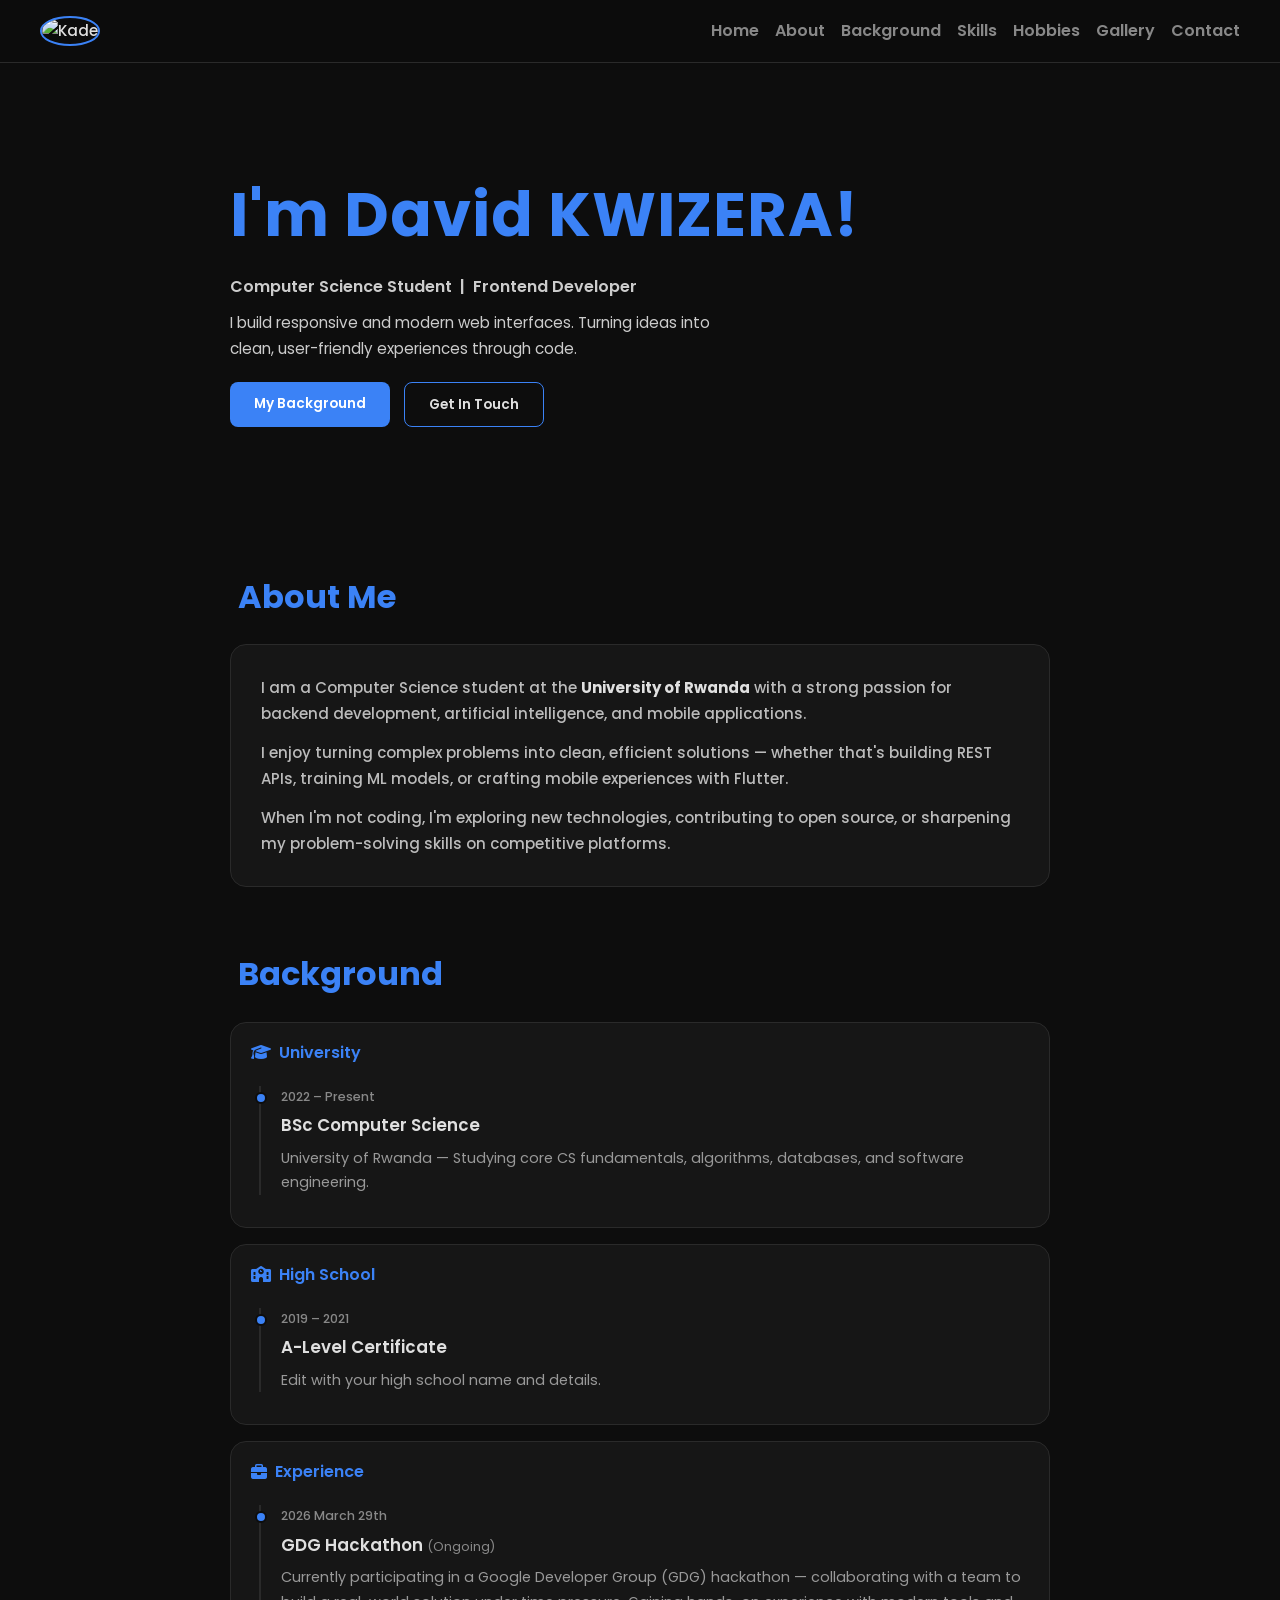
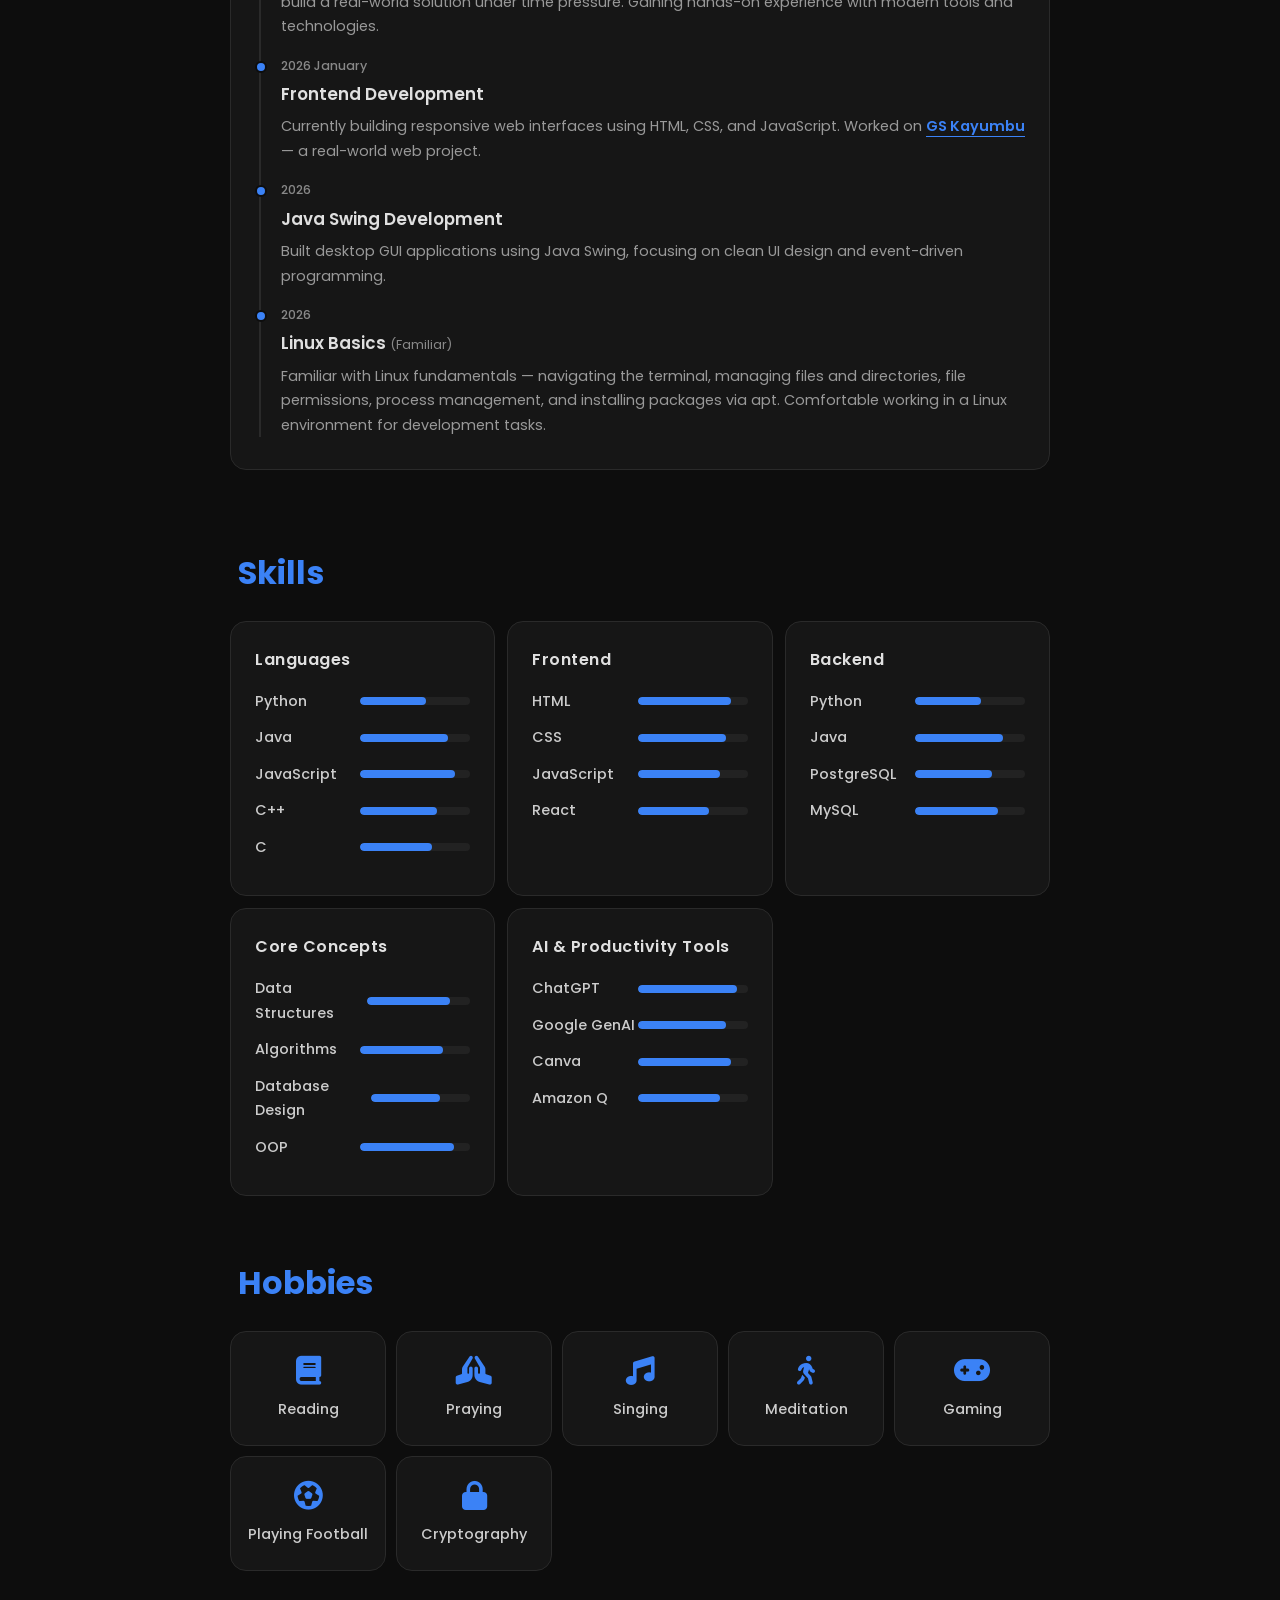
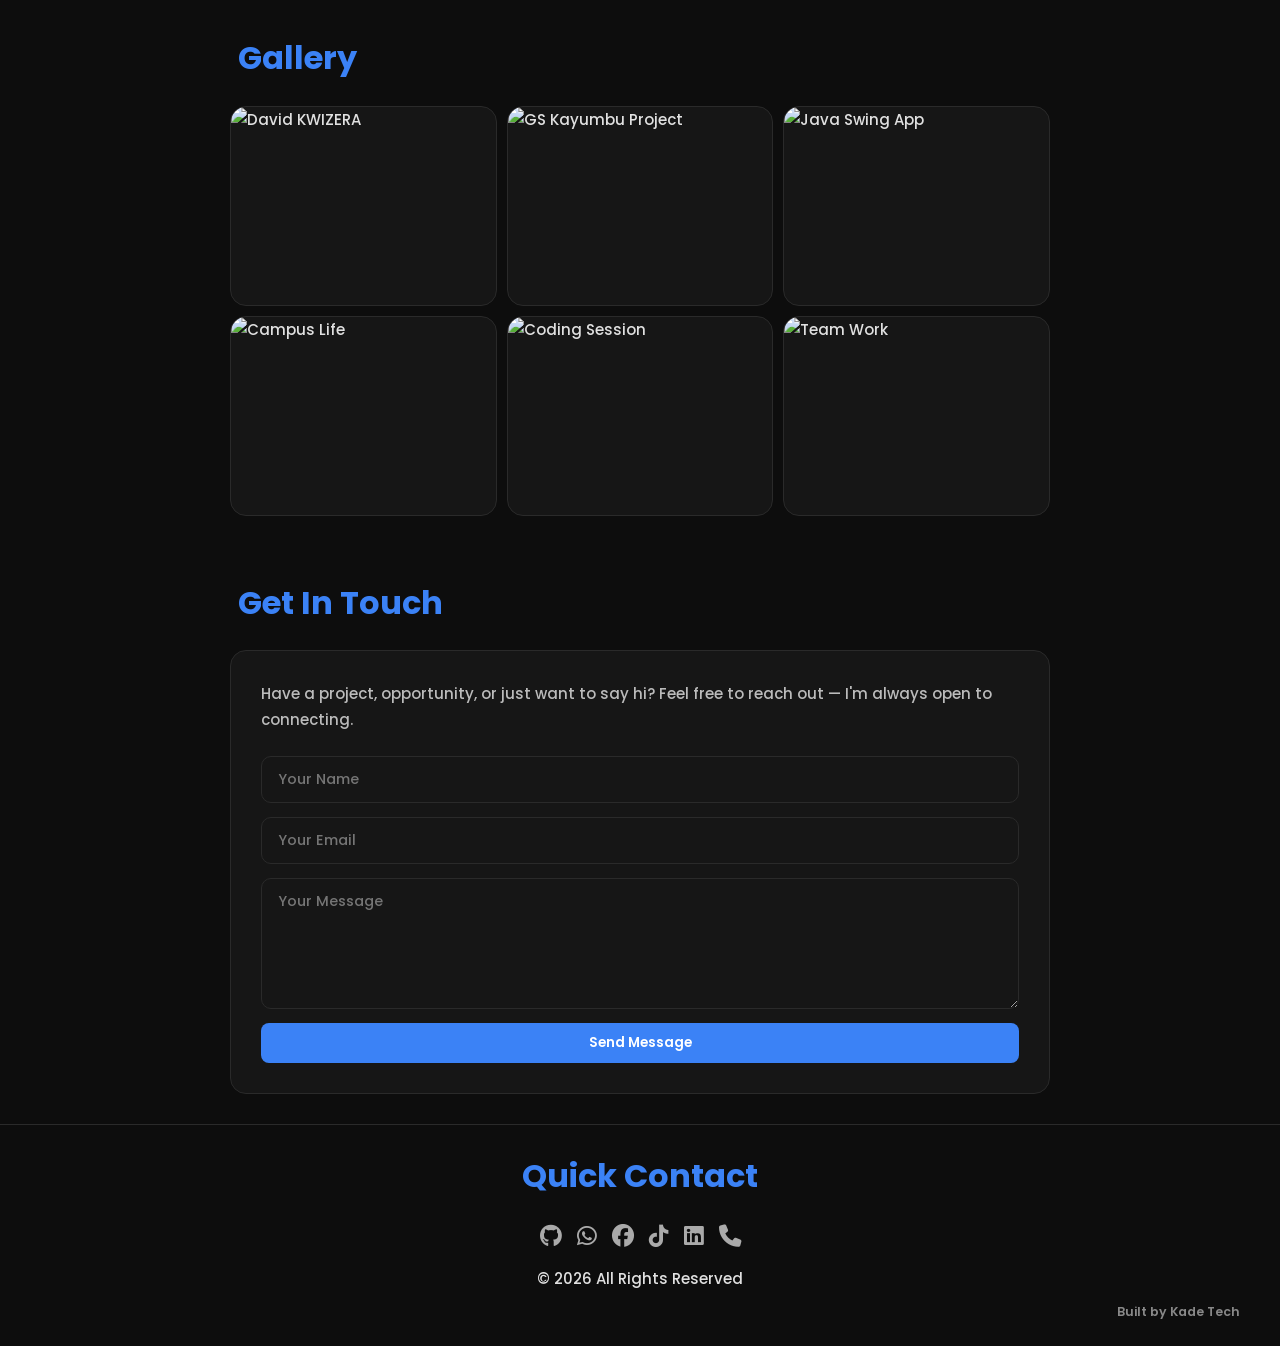
==== index.html @ 106574f8 "the some features about the css added" ====
<!DOCTYPE html>
<html lang="en">
<head>
    <meta charset="UTF-8">
    <meta name="viewport" content="width=device-width, initial-scale=1.0">
    <title>Kade | Portfolio</title>
    <link rel="stylesheet" href="style.css">
    <link href="https://fonts.googleapis.com/css2?family=Poppins:wght@300;400;500;600;700&display=swap" rel="stylesheet">
    <link rel="stylesheet" href="https://cdnjs.cloudflare.com/ajax/libs/font-awesome/6.5.0/css/all.min.css">
</head>
<body>

    <!-- NAV -->
    <nav>
        <div class="nav-logo"><img src="profile.jpg" alt="Kade" class="nav-avatar"></div>
        <ul class="nav-links">
            <li><a href="#home">Home</a></li>
            <li><a href="#about">About</a></li>
            <li><a href="#background">Background</a></li>
            <li><a href="#skills">Skills</a></li>
            <li><a href="#hobbies">Hobbies</a></li>
            <li><a href="#gallery">Gallery</a></li>
            <li><a href="#contact">Contact</a></li>
        </ul>
        <div class="hamburger" id="hamburger">&#9776;</div>
    </nav>

    <!-- HOME -->
    <section id="home">
        <video class="home-video" autoplay muted loop playsinline>
            <source src="media/kiaglicity.mp4" type="video/mp4">
        </video>
        <div class="home-overlay"></div>
        <div class="home-wrapper">
            <div class="home-content">
                <h1 class="glitch" data-text="I'm Kade">I'm David KWIZERA!</h1>
                <p class="subtitle">Computer Science Student &nbsp;|&nbsp; Frontend Developer</p>
                <p class="intro">I build responsive and modern web interfaces. Turning ideas into clean, user-friendly experiences through code.</p>
                <div class="btn-group">
                    <a href="#background" class="btn">My Background</a>
                    <a href="#contact" class="btn btn-outline">Get In Touch</a>
                </div>
            </div>
        </div>
    </section>

    <!-- ABOUT -->
    <section id="about">
        <h2 class="section-title"><span class="prompt"></span> About Me</h2>
        <div class="card">
            <p>I am a Computer Science student at the <strong>University of Rwanda</strong> with a strong passion for backend development, artificial intelligence, and mobile applications.</p>
            <p>I enjoy turning complex problems into clean, efficient solutions — whether that's building REST APIs, training ML models, or crafting mobile experiences with Flutter.</p>
            <p>When I'm not coding, I'm exploring new technologies, contributing to open source, or sharpening my problem-solving skills on competitive platforms.</p>
        </div>
    </section>

    <!-- BACKGROUND -->
    <section id="background">
        <h2 class="section-title"><span class="prompt"></span> Background</h2>

        <div class="bg-group">
            <h3 class="bg-group-title"><i class="fas fa-graduation-cap"></i> University</h3>
            <div class="timeline">
                <div class="timeline-item">
                    <div class="timeline-dot"></div>
                    <div class="timeline-content">
                        <span class="timeline-date">2022 – Present</span>
                        <h3>BSc Computer Science</h3>
                        <p>University of Rwanda — Studying core CS fundamentals, algorithms, databases, and software engineering.</p>
                    </div>
                </div>
            </div>
        </div>

        <div class="bg-group">
            <h3 class="bg-group-title"><i class="fas fa-school"></i> High School</h3>
            <div class="timeline">
                <div class="timeline-item">
                    <div class="timeline-dot"></div>
                    <div class="timeline-content">
                        <span class="timeline-date">2019 – 2021</span>
                        <h3>A-Level Certificate</h3>
                        <p>Edit with your high school name and details.</p>
                    </div>
                </div>
            </div>
        </div>

        <div class="bg-group">
            <h3 class="bg-group-title"><i class="fas fa-briefcase"></i> Experience</h3>
            <div class="timeline">
                <div class="timeline-item">
                    <div class="timeline-dot"></div>
                    <div class="timeline-content">
                        <span class="timeline-date">2026 March 29th</span>
                        <h3>GDG Hackathon <span style="font-size:0.8rem; color:var(--muted); font-weight:400;">(Ongoing)</span></h3>
                        <p>Currently participating in a Google Developer Group (GDG) hackathon — collaborating with a team to build a real-world solution under time pressure. Gaining hands-on experience with modern tools and technologies.</p>
                    </div>
                </div>
                <div class="timeline-item">
                    <div class="timeline-dot"></div>
                    <div class="timeline-content">
                        <span class="timeline-date">2026 January</span>
                        <h3>Frontend Development</h3>
                        <p>Currently building responsive web interfaces using HTML, CSS, and JavaScript. Worked on <a href="#" class="timeline-link">GS Kayumbu</a> — a real-world web project.</p>
                    </div>
                </div>
                <div class="timeline-item">
                    <div class="timeline-dot"></div>
                    <div class="timeline-content">
                        <span class="timeline-date">2026</span>
                        <h3>Java Swing Development</h3>
                        <p>Built desktop GUI applications using Java Swing, focusing on clean UI design and event-driven programming.</p>
                    </div>
                </div>
                <div class="timeline-item">
                    <div class="timeline-dot"></div>
                    <div class="timeline-content">
                        <span class="timeline-date">2026</span>
                        <h3>Linux Basics <span style="font-size:0.8rem; color:var(--muted); font-weight:400;">(Familiar)</span></h3>
                        <p>Familiar with Linux fundamentals — navigating the terminal, managing files and directories, file permissions, process management, and installing packages via apt. Comfortable working in a Linux environment for development tasks.</p>
                    </div>
                </div>
            </div>
        </div>

    </section>

    <!-- SKILLS -->
    <section id="skills">
        <h2 class="section-title"><span class="prompt"></span> Skills</h2>
        <div class="skills-grid">

            <div class="skill-card">
                <h3>Languages</h3>
                <ul class="skill-list">
                    <li><span class="skill-name">Python</span><div class="xp-bar"><div class="fill" style="width:60%"></div></div></li>
                    <li><span class="skill-name">Java</span><div class="xp-bar"><div class="fill" style="width:80%"></div></div></li>
                    <li><span class="skill-name">JavaScript</span><div class="xp-bar"><div class="fill" style="width:86%"></div></div></li>
                    <li><span class="skill-name">C++</span><div class="xp-bar"><div class="fill" style="width:70%"></div></div></li>
                    <li><span class="skill-name">C</span><div class="xp-bar"><div class="fill" style="width:65%"></div></div></li>
                </ul>
            </div>

            <div class="skill-card">
                <h3>Frontend</h3>
                <ul class="skill-list">
                    <li><span class="skill-name">HTML</span><div class="xp-bar"><div class="fill" style="width:85%"></div></div></li>
                    <li><span class="skill-name">CSS</span><div class="xp-bar"><div class="fill" style="width:80%"></div></div></li>
                    <li><span class="skill-name">JavaScript</span><div class="xp-bar"><div class="fill" style="width:75%"></div></div></li>
                    <li><span class="skill-name">React</span><div class="xp-bar"><div class="fill" style="width:65%"></div></div></li>
                </ul>
            </div>

            <div class="skill-card">
                <h3>Backend</h3>
                <ul class="skill-list">
                    <li><span class="skill-name">Python</span><div class="xp-bar"><div class="fill" style="width:60%"></div></div></li>
                    <li><span class="skill-name">Java</span><div class="xp-bar"><div class="fill" style="width:80%"></div></div></li>
                    <li><span class="skill-name">PostgreSQL</span><div class="xp-bar"><div class="fill" style="width:70%"></div></div></li>
                    <li><span class="skill-name">MySQL</span><div class="xp-bar"><div class="fill" style="width:75%"></div></div></li>
                </ul>
            </div>

            <div class="skill-card">
                <h3>Core Concepts</h3>
                <ul class="skill-list">
                    <li><span class="skill-name">Data Structures</span><div class="xp-bar"><div class="fill" style="width:80%"></div></div></li>
                    <li><span class="skill-name">Algorithms</span><div class="xp-bar"><div class="fill" style="width:75%"></div></div></li>
                    <li><span class="skill-name">Database Design</span><div class="xp-bar"><div class="fill" style="width:70%"></div></div></li>
                    <li><span class="skill-name">OOP</span><div class="xp-bar"><div class="fill" style="width:85%"></div></div></li>
                </ul>
            </div>

            <div class="skill-card">
                <h3>AI & Productivity Tools</h3>
                <ul class="skill-list">
                    <li><span class="skill-name">ChatGPT</span><div class="xp-bar"><div class="fill" style="width:90%"></div></div></li>
                    <li><span class="skill-name">Google GenAI</span><div class="xp-bar"><div class="fill" style="width:80%"></div></div></li>
                    <li><span class="skill-name">Canva</span><div class="xp-bar"><div class="fill" style="width:85%"></div></div></li>
                    <li><span class="skill-name">Amazon Q</span><div class="xp-bar"><div class="fill" style="width:75%"></div></div></li>
                </ul>
            </div>

        </div>
    </section>
    <section id="hobbies">
        <h2 class="section-title"><span class="prompt"></span> Hobbies</h2>
        <div class="hobbies-grid">
            <div class="hobby-card">
                <i class="fas fa-book"></i>
                <span>Reading</span>
            </div>
            <div class="hobby-card">
                <i class="fas fa-hands-praying"></i>
                <span>Praying</span>
            </div>
            <div class="hobby-card">
                <i class="fas fa-music"></i>
                <span>Singing</span>
            </div>
            <div class="hobby-card">
                <i class="fas fa-person-walking"></i>
                <span>Meditation</span>
            </div>
            <div class="hobby-card">
                <i class="fas fa-gamepad"></i>
                <span>Gaming</span>
            </div>
            <div class="hobby-card">
                <i class="fas fa-futbol"></i>
                <span>Playing Football</span>
            </div>
            <div class="hobby-card">
                <i class="fas fa-lock"></i>
                <span>Cryptography</span>
            </div>
        </div>
    </section>

    <!-- GALLERY -->
    <section id="gallery">
        <h2 class="section-title"><span class="prompt"></span> Gallery</h2>
        <div class="gallery-grid">
            <div class="gallery-item">
                <img src="profile.jpg" alt="David KWIZERA">
                <div class="gallery-overlay"><span>David KWIZERA</span></div>
            </div>
            <div class="gallery-item">
                <img src="profile.jpg" alt="GS Kayumbu Project">
                <div class="gallery-overlay"><span>GS Kayumbu Project</span></div>
            </div>
            <div class="gallery-item">
                <img src="profile.jpg" alt="Java Swing App">
                <div class="gallery-overlay"><span>Java Swing App</span></div>
            </div>
            <div class="gallery-item">
                <img src="profile.jpg" alt="Campus Life">
                <div class="gallery-overlay"><span>Campus Life</span></div>
            </div>
            <div class="gallery-item">
                <img src="profile.jpg" alt="Coding Session">
                <div class="gallery-overlay"><span>Coding Session</span></div>
            </div>
            <div class="gallery-item">
                <img src="profile.jpg" alt="Team Work">
                <div class="gallery-overlay"><span>Team Work</span></div>
            </div>
        </div>
    </section>

    <!-- CONTACT -->
    <section id="contact">
        <h2 class="section-title"><span class="prompt"></span> Get In Touch</h2>
        <div class="card contact-card">
            <p>Have a project, opportunity, or just want to say hi? Feel free to reach out — I'm always open to connecting.</p>
            <form class="contact-form">
                <input type="text" placeholder="Your Name" required />
                <input type="email" placeholder="Your Email" required />
                <textarea rows="5" placeholder="Your Message" required></textarea>
                <button type="submit" class="btn">Send Message</button>
            </form>
        </div>
    </section>

    <!-- FOOTER -->
    <footer>
        <h3 class="footer-heading">Quick Contact</h3>
        <div class="social-links">
            <a href="https://github.com/" target="_blank" title="GitHub"><i class="fab fa-github"></i></a>
            <a href="https://wa.me/your-number" target="_blank" title="WhatsApp"><i class="fab fa-whatsapp"></i></a>
            <a href="https://facebook.com/" target="_blank" title="Facebook"><i class="fab fa-facebook"></i></a>
            <a href="https://tiktok.com/" target="_blank" title="TikTok"><i class="fab fa-tiktok"></i></a>
            <a href="https://linkedin.com/" target="_blank" title="LinkedIn"><i class="fab fa-linkedin"></i></a>
            <a href="tel:+your-number" title="Call Me"><i class="fas fa-phone"></i></a>
        </div>
        <p class="footer-copy">&copy; 2026 All Rights Reserved</p>
        <p class="footer-built">Built by Kade Tech</p>
    </footer>

    <script src="script.js"></script>
</body>
</html>
---- style.css ----
:root {
    --bg: #0d0d0d;
    --accent: #3b82f6;
    --accent-dim: #2a2a2a;
    --white: #e0e0e0;
    --muted: #888;
    --card-bg: #161616;
    --font: 'Poppins', sans-serif;
}

* { margin: 0; padding: 0; box-sizing: border-box; }

html { scroll-behavior: smooth; }

body {
    background: var(--bg);
    color: var(--white);
    font-family: var(--font);
    font-size: 15px;
    font-weight: 500;
    line-height: 1.7;
}

/* ── NAV ── */
nav {
    position: fixed;
    top: 0; left: 0; right: 0;
    display: flex;
    align-items: center;
    justify-content: space-between;
    padding: 16px 40px;
    background: rgba(13,13,13,0.95);
    border-bottom: 1px solid var(--accent-dim);
    z-index: 100;
}

.nav-avatar {
    width: 42px;
    height: 42px;
    border-radius: 50%;
    object-fit: cover;
    border: 2px solid var(--accent);
}

.nav-links {
    list-style: none;
    display: flex;
    gap: 16px;
}

.nav-links a {
    color: var(--muted);
    text-decoration: none;
    font-family: 'Poppins', sans-serif;
    font-size: 1rem;
    font-weight: 600;
    transition: color 0.2s;
}

.nav-links a:hover { color: var(--accent); }

.hamburger {
    display: none;
    font-size: 1.5rem;
    cursor: pointer;
    color: var(--white);
}

/* ── SECTIONS ── */
section {
    padding: 30px 40px;
    max-width: 900px;
    margin: 0 auto;
}

.section-title {
    font-size: 2rem;
    font-weight: 700;
    color: var(--accent);
    margin-bottom: 20px;
}

.section-title .prompt { color: var(--accent); margin-right: 8px; }

/* ── HOME ── */
#home {
    display: flex;
    align-items: center;
    justify-content: center;
    text-align: left;
    padding: 80px 40px 30px;
    position: relative;
    overflow: hidden;
    min-height: 60vh;
}

.home-video {
    position: fixed;
    top: 0; left: 0;
    width: 100%;
    height: 100%;
    object-fit: cover;
    z-index: -1;
}

.home-overlay {
    position: fixed;
    top: 0; left: 0;
    width: 100%;
    height: 100%;
    background: rgba(13,13,13,0.7);
    z-index: -1;
}

.home-wrapper {
    display: flex;
    align-items: center;
    justify-content: space-between;
    gap: 40px;
    width: 100%;
    position: relative;
    z-index: 2;
}

.home-photo {
    flex-shrink: 0;
}

.hero-photo {
    width: 220px;
    height: 220px;
    border-radius: 50%;
    object-fit: cover;
    border: 4px solid var(--accent);
    box-shadow: 0 0 30px rgba(59,130,246,0.3);
}

.greeting {
    color: var(--muted);
    font-size: 1rem;
    font-weight: 400;
    margin-bottom: 10px;
}

.glitch {
    font-size: 3.8rem;
    font-weight: 700;
    color: var(--accent);
    letter-spacing: 1px;
    margin-bottom: 6px;
}

.subtitle {
    color: #ccc;
    font-size: 1rem;
    font-weight: 600;
    margin-bottom: 10px;
}

.intro {
    color: #ccc;
    font-size: 0.95rem;
    font-weight: 400;
    max-width: 520px;
    margin-bottom: 20px;
}

.btn-group { display: flex; gap: 14px; flex-wrap: wrap; }

.btn {
    padding: 10px 24px;
    background: var(--accent);
    color: #fff;
    font-family: var(--font);
    font-weight: 600;
    font-size: 0.85rem;
    text-decoration: none;
    border: none;
    border-radius: 8px;
    cursor: pointer;
    transition: 0.2s;
}

.btn:hover { background: #4f46e5; transform: translateY(-2px); }

.btn-outline {
    background: transparent;
    color: var(--white);
    border: 1px solid var(--accent);
    border-radius: 8px;
}

.btn-outline:hover { border-color: var(--accent); color: var(--accent); }

/* ── CARD ── */
.card {
    background: var(--card-bg);
    border: 1px solid var(--accent-dim);
    padding: 30px;
    border-radius: 16px;
}

.card p { color: #bbb; font-weight: 500; margin-bottom: 14px; }
.card p:last-child { margin-bottom: 0; }
.card strong { color: var(--white); }

/* ── BACKGROUND GROUPS ── */
.bg-group {
    margin-bottom: 16px;
    background: var(--card-bg);
    border: 1px solid var(--accent-dim);
    border-radius: 16px;
    padding: 16px 20px;
}

.bg-group-title {
    font-size: 1rem;
    font-weight: 600;
    color: var(--accent);
    margin-bottom: 20px;
    display: flex;
    align-items: center;
    gap: 8px;
}

/* ── TIMELINE ── */
.timeline { position: relative; padding-left: 30px; }

.timeline::before {
    content: '';
    position: absolute;
    left: 8px; top: 0; bottom: 0;
    width: 2px;
    background: var(--accent-dim);
}

.timeline-item {
    position: relative;
    margin-bottom: 16px;
}

.timeline-dot {
    position: absolute;
    left: -26px;
    top: 6px;
    width: 12px;
    height: 12px;
    border-radius: 50%;
    background: var(--accent);
    border: 2px solid var(--bg);
}

.timeline-date {
    font-size: 0.78rem;
    color: var(--muted);
    display: block;
    margin-bottom: 4px;
}

.timeline-content h3 {
    color: var(--white);
    font-size: 1.05rem;
    font-weight: 600;
    margin-bottom: 6px;
}

.timeline-content p { color: #999; font-size: 0.9rem; font-weight: 400; }

.timeline-link {
    color: var(--accent);
    font-weight: 600;
    text-decoration: none;
    border-bottom: 1px solid var(--accent);
    transition: opacity 0.2s;
}

.timeline-link:hover { opacity: 0.7; }


.skills-grid {
    display: grid;
    grid-template-columns: repeat(auto-fit, minmax(240px, 1fr));
    gap: 12px;
}

.skill-card {
    background: var(--card-bg);
    border: 1px solid var(--accent-dim);
    padding: 24px;
    border-radius: 16px;
    transition: border-color 0.2s, transform 0.2s;
}

.skill-card:hover {
    border-color: var(--accent);
    transform: translateY(-4px);
}

.skill-card h3 {
    color: var(--white);
    font-size: 1rem;
    font-weight: 600;
    margin-bottom: 16px;
    letter-spacing: 0.5px;
}

.skill-list { list-style: none; }

.skill-list li {
    display: flex;
    align-items: center;
    justify-content: space-between;
    margin-bottom: 12px;
    font-size: 0.9rem;
    font-weight: 500;
    color: #ccc;
}

.xp-bar {
    width: 110px;
    height: 8px;
    background: #222;
    border-radius: 4px;
    overflow: hidden;
}

.fill {
    height: 100%;
    background: var(--accent);
    border-radius: 4px;
}

.tags { display: flex; flex-wrap: wrap; gap: 8px; }

.tag {
    border: 1px solid var(--accent-dim);
    color: #ccc;
    padding: 4px 12px;
    font-size: 0.8rem;
    font-weight: 500;
    border-radius: 20px;
    transition: border-color 0.2s, color 0.2s;
}

.tag:hover { border-color: var(--accent); color: var(--accent); }

/* ── HOBBIES ── */
.hobbies-grid {
    display: grid;
    grid-template-columns: repeat(auto-fit, minmax(130px, 1fr));
    gap: 10px;
}

.hobby-card {
    background: var(--card-bg);
    border: 1px solid var(--accent-dim);
    border-radius: 16px;
    padding: 24px 16px;
    display: flex;
    flex-direction: column;
    align-items: center;
    gap: 12px;
    font-size: 0.9rem;
    font-weight: 500;
    color: #ccc;
    transition: border-color 0.2s, transform 0.2s;
}

.hobby-card i {
    font-size: 1.8rem;
    color: var(--accent);
}

.hobby-card:hover {
    border-color: var(--accent);
    transform: translateY(-4px);
}

/* ── GALLERY ── */
.gallery-grid {
    display: grid;
    grid-template-columns: repeat(auto-fit, minmax(250px, 1fr));
    gap: 10px;
}

.gallery-item {
    position: relative;
    border-radius: 16px;
    overflow: hidden;
    aspect-ratio: 4/3;
    background: var(--card-bg);
    border: 1px solid var(--accent-dim);
}

.gallery-item img {
    width: 100%;
    height: 100%;
    object-fit: cover;
    transition: transform 0.3s;
}

.gallery-item:hover img { transform: scale(1.05); }

.gallery-overlay {
    position: absolute;
    bottom: 0; left: 0; right: 0;
    background: rgba(0,0,0,0.6);
    color: #fff;
    padding: 10px 14px;
    font-size: 0.85rem;
    font-weight: 500;
    transform: translateY(100%);
    transition: transform 0.3s;
}

.gallery-item:hover .gallery-overlay { transform: translateY(0); }

/* ── CONTACT ── */
.contact-card p { margin-bottom: 24px; }

.contact-form {
    display: flex;
    flex-direction: column;
    gap: 14px;
}

.contact-form input,
.contact-form textarea {
    background: var(--card-bg);
    border: 1px solid var(--accent-dim);
    color: var(--white);
    font-family: 'Poppins', sans-serif;
    font-size: 0.9rem;
    font-weight: 500;
    padding: 12px 16px;
    outline: none;
    resize: vertical;
    border-radius: 10px;
    transition: border-color 0.2s;
}

.contact-form input:focus,
.contact-form textarea:focus {
    border-color: var(--accent);
}

/* ── FOOTER ── */
footer {
    text-align: center;
    padding: 24px 40px;
    border-top: 1px solid var(--accent-dim);
    display: flex;
    flex-direction: column;
    align-items: stretch;
}

.footer-text {
    color: var(--accent);
    font-size: 0.85rem;
    font-weight: 600;
    letter-spacing: 0.5px;
    margin-bottom: 0;
}

.footer-built {
    display: block;
    text-align: right;
    margin-top: 10px;
    padding-right: 0;
    font-size: 0.78rem;
    font-weight: 600;
    color: var(--muted);
    align-self: flex-end;
}
  
.footer-heading {
    font-size: 2rem;
    font-weight: 700;
    color: var(--accent);
    margin-bottom: 14px;
    text-align: center;
}

.social-links {
    display: flex;
    justify-content: center;
    gap: 15px;
    flex-wrap: wrap;
    margin-bottom: 10px;
}

.social-links a {
    color: #aaa;
    font-size: 1.4rem;
    transition: color 0.2s, transform 0.2s;
    text-decoration: none;
}

.social-links a:hover {
    color: var(--accent);
    transform: translateY(-3px);
}

/* ── RESPONSIVE ── */
@media (max-width: 600px) {
    nav { padding: 14px 20px; }
    .nav-links { display: none; flex-direction: column; gap: 16px; }
    .nav-links.open { display: flex; position: absolute; top: 60px; left: 0; right: 0; background: #0d0d0d; padding: 20px; border-bottom: 1px solid var(--accent-dim); }
    .hamburger { display: block; }
    section { padding: 20px 20px; }
    .glitch { font-size: 2.4rem; }
    .home-wrapper { flex-direction: column-reverse; align-items: center; text-align: center; }
    .hero-photo { width: 160px; height: 160px; }
    .btn-group { justify-content: center; }
}
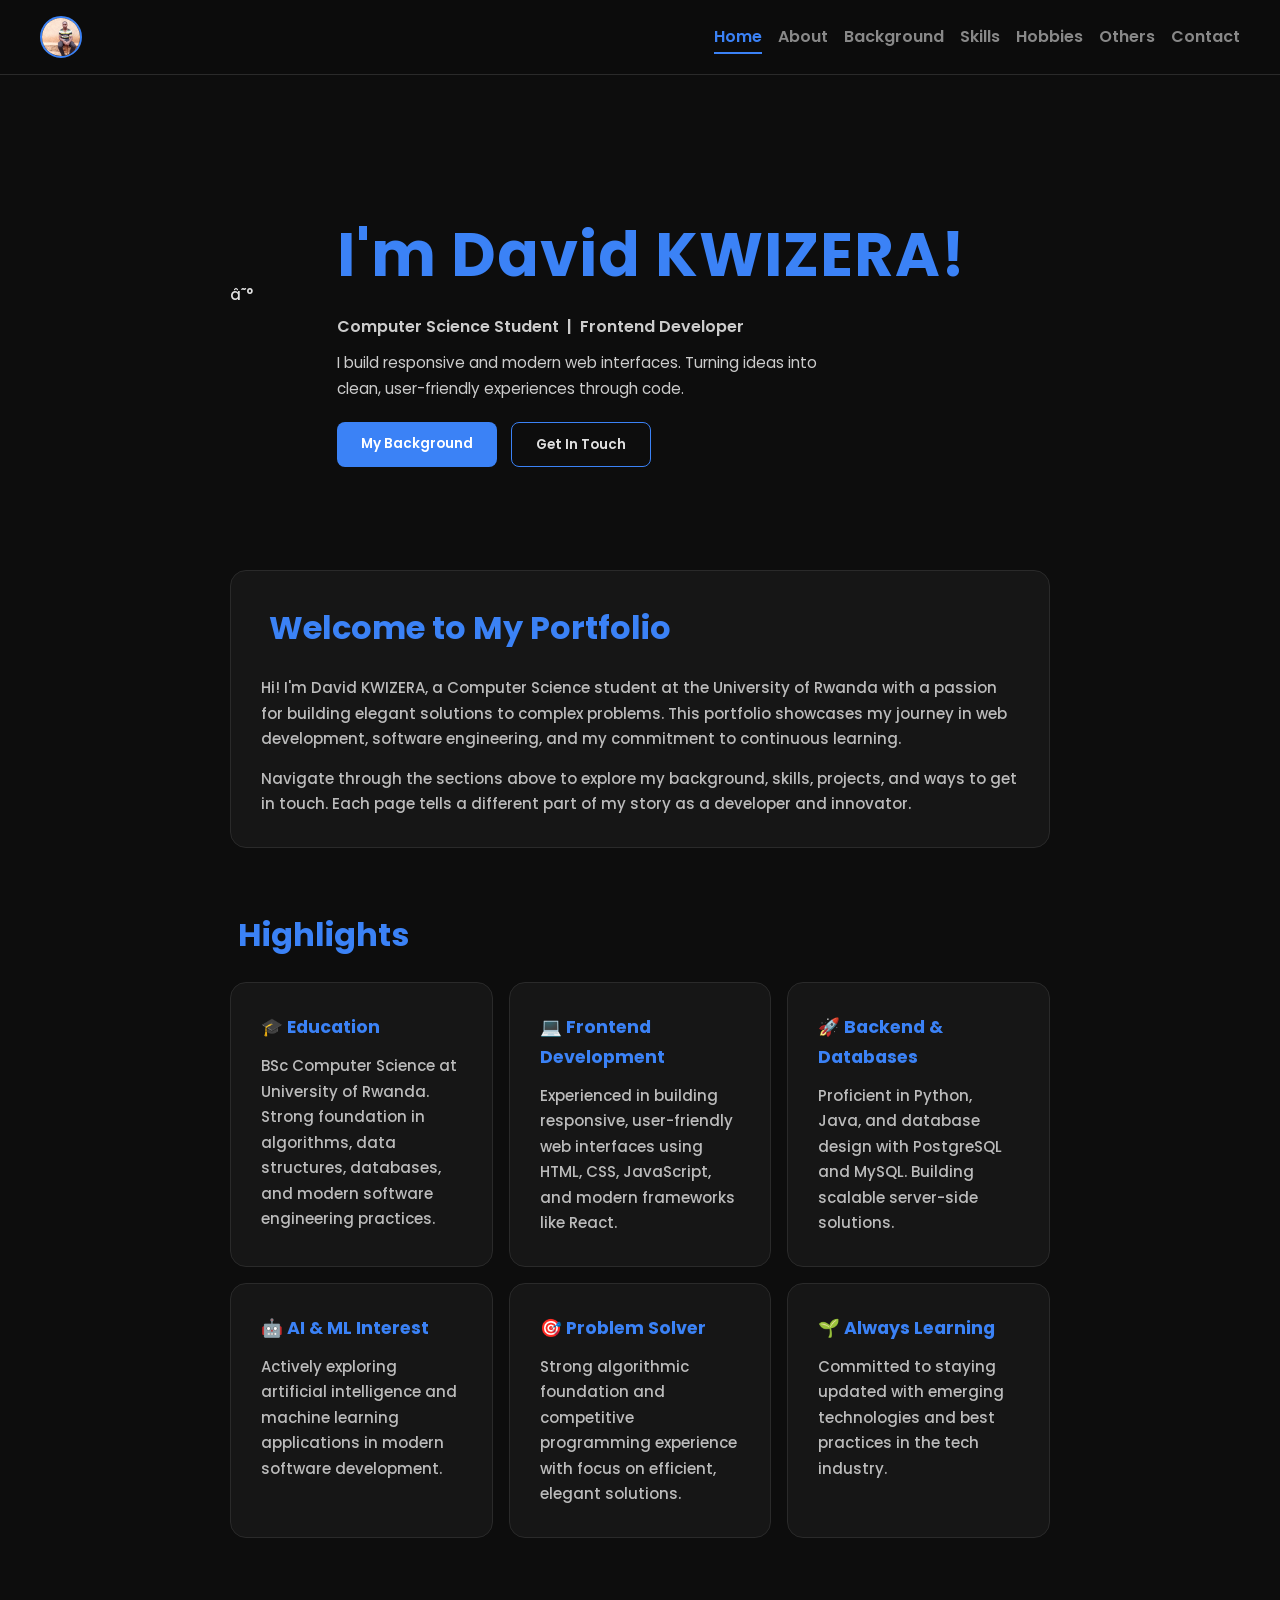
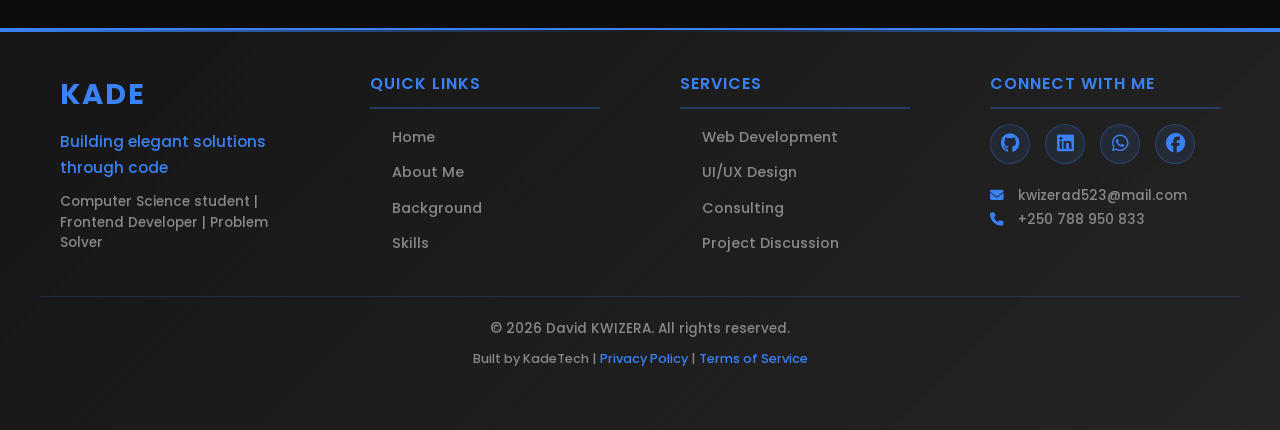
==== commit 2cd814c7: "the files path has been changed to be uploaded to netlify" ====
--- a/index.html
+++ b/index.html
@@ -4,7 +4,7 @@
     <meta charset="UTF-8">
     <meta name="viewport" content="width=device-width, initial-scale=1.0">
     <title>Kade | Portfolio</title>
-    <link rel="stylesheet" href="style.css">
+    <link rel="stylesheet" href="src/style.css">
     <link href="https://fonts.googleapis.com/css2?family=Poppins:wght@300;400;500;600;700&display=swap" rel="stylesheet">
     <link rel="stylesheet" href="https://cdnjs.cloudflare.com/ajax/libs/font-awesome/6.5.0/css/all.min.css">
 </head>
@@ -12,17 +12,17 @@
 
     <!-- NAV -->
     <nav>
-        <div class="nav-logo"><img src="profile.jpg" alt="Kade" class="nav-avatar"></div>
+        <div class="nav-logo"><img src="media/profile.jpg" alt="Kade" class="nav-avatar"></div>
         <ul class="nav-links">
-            <li><a href="#home">Home</a></li>
-            <li><a href="#about">About</a></li>
-            <li><a href="#background">Background</a></li>
-            <li><a href="#skills">Skills</a></li>
-            <li><a href="#hobbies">Hobbies</a></li>
-            <li><a href="#gallery">Gallery</a></li>
-            <li><a href="#contact">Contact</a></li>
+            <li><a href="index.html">Home</a></li>
+            <li><a href="src/about.html">About</a></li>
+            <li><a href="src/background.html">Background</a></li>
+            <li><a href="src/skills.html">Skills</a></li>
+            <li><a href="src/hobbies.html">Hobbies</a></li>
+            <li><a href="src/others.html">Others</a></li>
+            <li><a href="src/contact.html">Contact</a></li>
         </ul>
-        <div class="hamburger" id="hamburger">&#9776;</div>
+        <div class="hamburger" id="hamburger">☰</div>
     </nav>
 
     <!-- HOME -->
@@ -30,6 +30,7 @@
         <video class="home-video" autoplay muted loop playsinline>
             <source src="media/kiaglicity.mp4" type="video/mp4">
         </video>
+        â˜°
         <div class="home-overlay"></div>
         <div class="home-wrapper">
             <div class="home-content">
@@ -37,247 +38,108 @@
                 <p class="subtitle">Computer Science Student &nbsp;|&nbsp; Frontend Developer</p>
                 <p class="intro">I build responsive and modern web interfaces. Turning ideas into clean, user-friendly experiences through code.</p>
                 <div class="btn-group">
-                    <a href="#background" class="btn">My Background</a>
-                    <a href="#contact" class="btn btn-outline">Get In Touch</a>
+                    <a href="src/background.html" class="btn">My Background</a>
+                    <a href="src/contact.html" class="btn btn-outline">Get In Touch</a>
                 </div>
             </div>
         </div>
     </section>
 
-    <!-- ABOUT -->
-    <section id="about">
-        <h2 class="section-title"><span class="prompt"></span> About Me</h2>
+    <!-- QUICK INTRO -->
+    <section style="padding: 30px 40px; max-width: 900px; margin: 0 auto;">
         <div class="card">
-            <p>I am a Computer Science student at the <strong>University of Rwanda</strong> with a strong passion for backend development, artificial intelligence, and mobile applications.</p>
-            <p>I enjoy turning complex problems into clean, efficient solutions — whether that's building REST APIs, training ML models, or crafting mobile experiences with Flutter.</p>
-            <p>When I'm not coding, I'm exploring new technologies, contributing to open source, or sharpening my problem-solving skills on competitive platforms.</p>
+            <h2 class="section-title" style="margin-top: 0;"><span class="prompt"></span> Welcome to My Portfolio</h2>
+            <p>Hi! I'm David KWIZERA, a Computer Science student at the University of Rwanda with a passion for building elegant solutions to complex problems. This portfolio showcases my journey in web development, software engineering, and my commitment to continuous learning.</p>
+            <p>Navigate through the sections above to explore my background, skills, projects, and ways to get in touch. Each page tells a different part of my story as a developer and innovator.</p>
         </div>
     </section>
 
-    <!-- BACKGROUND -->
-    <section id="background">
-        <h2 class="section-title"><span class="prompt"></span> Background</h2>
-
-        <div class="bg-group">
-            <h3 class="bg-group-title"><i class="fas fa-graduation-cap"></i> University</h3>
-            <div class="timeline">
-                <div class="timeline-item">
-                    <div class="timeline-dot"></div>
-                    <div class="timeline-content">
-                        <span class="timeline-date">2022 – Present</span>
-                        <h3>BSc Computer Science</h3>
-                        <p>University of Rwanda — Studying core CS fundamentals, algorithms, databases, and software engineering.</p>
-                    </div>
-                </div>
+    <!-- FEATURED HIGHLIGHTS -->
+    <section style="padding: 30px 40px; max-width: 900px; margin: 0 auto;">
+        <h2 class="section-title"><span class="prompt"></span> Highlights</h2>
+        <div style="display: grid; grid-template-columns: repeat(auto-fit, minmax(250px, 1fr)); gap: 16px;">
+            <div class="card">
+                <h3 style="color: var(--accent); margin-bottom: 10px;">🎓 Education</h3>
+                <p>BSc Computer Science at University of Rwanda. Strong foundation in algorithms, data structures, databases, and modern software engineering practices.</p>
             </div>
-        </div>
-
-        <div class="bg-group">
-            <h3 class="bg-group-title"><i class="fas fa-school"></i> High School</h3>
-            <div class="timeline">
-                <div class="timeline-item">
-                    <div class="timeline-dot"></div>
-                    <div class="timeline-content">
-                        <span class="timeline-date">2019 – 2021</span>
-                        <h3>A-Level Certificate</h3>
-                        <p>Edit with your high school name and details.</p>
-                    </div>
-                </div>
+            <div class="card">
+                <h3 style="color: var(--accent); margin-bottom: 10px;">💻 Frontend Development</h3>
+                <p>Experienced in building responsive, user-friendly web interfaces using HTML, CSS, JavaScript, and modern frameworks like React.</p>
             </div>
-        </div>
-
-        <div class="bg-group">
-            <h3 class="bg-group-title"><i class="fas fa-briefcase"></i> Experience</h3>
-            <div class="timeline">
-                <div class="timeline-item">
-                    <div class="timeline-dot"></div>
-                    <div class="timeline-content">
-                        <span class="timeline-date">2026 March 29th</span>
-                        <h3>GDG Hackathon <span style="font-size:0.8rem; color:var(--muted); font-weight:400;">(Ongoing)</span></h3>
-                        <p>Currently participating in a Google Developer Group (GDG) hackathon — collaborating with a team to build a real-world solution under time pressure. Gaining hands-on experience with modern tools and technologies.</p>
-                    </div>
-                </div>
-                <div class="timeline-item">
-                    <div class="timeline-dot"></div>
-                    <div class="timeline-content">
-                        <span class="timeline-date">2026 January</span>
-                        <h3>Frontend Development</h3>
-                        <p>Currently building responsive web interfaces using HTML, CSS, and JavaScript. Worked on <a href="#" class="timeline-link">GS Kayumbu</a> — a real-world web project.</p>
-                    </div>
-                </div>
-                <div class="timeline-item">
-                    <div class="timeline-dot"></div>
-                    <div class="timeline-content">
-                        <span class="timeline-date">2026</span>
-                        <h3>Java Swing Development</h3>
-                        <p>Built desktop GUI applications using Java Swing, focusing on clean UI design and event-driven programming.</p>
-                    </div>
-                </div>
-                <div class="timeline-item">
-                    <div class="timeline-dot"></div>
-                    <div class="timeline-content">
-                        <span class="timeline-date">2026</span>
-                        <h3>Linux Basics <span style="font-size:0.8rem; color:var(--muted); font-weight:400;">(Familiar)</span></h3>
-                        <p>Familiar with Linux fundamentals — navigating the terminal, managing files and directories, file permissions, process management, and installing packages via apt. Comfortable working in a Linux environment for development tasks.</p>
-                    </div>
-                </div>
+            <div class="card">
+                <h3 style="color: var(--accent); margin-bottom: 10px;">🚀 Backend & Databases</h3>
+                <p>Proficient in Python, Java, and database design with PostgreSQL and MySQL. Building scalable server-side solutions.</p>
             </div>
-        </div>
-
-    </section>
-
-    <!-- SKILLS -->
-    <section id="skills">
-        <h2 class="section-title"><span class="prompt"></span> Skills</h2>
-        <div class="skills-grid">
-
-            <div class="skill-card">
-                <h3>Languages</h3>
-                <ul class="skill-list">
-                    <li><span class="skill-name">Python</span><div class="xp-bar"><div class="fill" style="width:60%"></div></div></li>
-                    <li><span class="skill-name">Java</span><div class="xp-bar"><div class="fill" style="width:80%"></div></div></li>
-                    <li><span class="skill-name">JavaScript</span><div class="xp-bar"><div class="fill" style="width:86%"></div></div></li>
-                    <li><span class="skill-name">C++</span><div class="xp-bar"><div class="fill" style="width:70%"></div></div></li>
-                    <li><span class="skill-name">C</span><div class="xp-bar"><div class="fill" style="width:65%"></div></div></li>
-                </ul>
+            <div class="card">
+                <h3 style="color: var(--accent); margin-bottom: 10px;">🤖 AI & ML Interest</h3>
+                <p>Actively exploring artificial intelligence and machine learning applications in modern software development.</p>
             </div>
-
-            <div class="skill-card">
-                <h3>Frontend</h3>
-                <ul class="skill-list">
-                    <li><span class="skill-name">HTML</span><div class="xp-bar"><div class="fill" style="width:85%"></div></div></li>
-                    <li><span class="skill-name">CSS</span><div class="xp-bar"><div class="fill" style="width:80%"></div></div></li>
-                    <li><span class="skill-name">JavaScript</span><div class="xp-bar"><div class="fill" style="width:75%"></div></div></li>
-                    <li><span class="skill-name">React</span><div class="xp-bar"><div class="fill" style="width:65%"></div></div></li>
-                </ul>
+            <div class="card">
+                <h3 style="color: var(--accent); margin-bottom: 10px;">🎯 Problem Solver</h3>
+                <p>Strong algorithmic foundation and competitive programming experience with focus on efficient, elegant solutions.</p>
             </div>
-
-            <div class="skill-card">
-                <h3>Backend</h3>
-                <ul class="skill-list">
-                    <li><span class="skill-name">Python</span><div class="xp-bar"><div class="fill" style="width:60%"></div></div></li>
-                    <li><span class="skill-name">Java</span><div class="xp-bar"><div class="fill" style="width:80%"></div></div></li>
-                    <li><span class="skill-name">PostgreSQL</span><div class="xp-bar"><div class="fill" style="width:70%"></div></div></li>
-                    <li><span class="skill-name">MySQL</span><div class="xp-bar"><div class="fill" style="width:75%"></div></div></li>
-                </ul>
+            <div class="card">
+                <h3 style="color: var(--accent); margin-bottom: 10px;">🌱 Always Learning</h3>
+                <p>Committed to staying updated with emerging technologies and best practices in the tech industry.</p>
             </div>
-
-            <div class="skill-card">
-                <h3>Core Concepts</h3>
-                <ul class="skill-list">
-                    <li><span class="skill-name">Data Structures</span><div class="xp-bar"><div class="fill" style="width:80%"></div></div></li>
-                    <li><span class="skill-name">Algorithms</span><div class="xp-bar"><div class="fill" style="width:75%"></div></div></li>
-                    <li><span class="skill-name">Database Design</span><div class="xp-bar"><div class="fill" style="width:70%"></div></div></li>
-                    <li><span class="skill-name">OOP</span><div class="xp-bar"><div class="fill" style="width:85%"></div></div></li>
-                </ul>
-            </div>
-
-            <div class="skill-card">
-                <h3>AI & Productivity Tools</h3>
-                <ul class="skill-list">
-                    <li><span class="skill-name">ChatGPT</span><div class="xp-bar"><div class="fill" style="width:90%"></div></div></li>
-                    <li><span class="skill-name">Google GenAI</span><div class="xp-bar"><div class="fill" style="width:80%"></div></div></li>
-                    <li><span class="skill-name">Canva</span><div class="xp-bar"><div class="fill" style="width:85%"></div></div></li>
-                    <li><span class="skill-name">Amazon Q</span><div class="xp-bar"><div class="fill" style="width:75%"></div></div></li>
-                </ul>
-            </div>
-
-        </div>
-    </section>
-    <section id="hobbies">
-        <h2 class="section-title"><span class="prompt"></span> Hobbies</h2>
-        <div class="hobbies-grid">
-            <div class="hobby-card">
-                <i class="fas fa-book"></i>
-                <span>Reading</span>
-            </div>
-            <div class="hobby-card">
-                <i class="fas fa-hands-praying"></i>
-                <span>Praying</span>
-            </div>
-            <div class="hobby-card">
-                <i class="fas fa-music"></i>
-                <span>Singing</span>
-            </div>
-            <div class="hobby-card">
-                <i class="fas fa-person-walking"></i>
-                <span>Meditation</span>
-            </div>
-            <div class="hobby-card">
-                <i class="fas fa-gamepad"></i>
-                <span>Gaming</span>
-            </div>
-            <div class="hobby-card">
-                <i class="fas fa-futbol"></i>
-                <span>Playing Football</span>
-            </div>
-            <div class="hobby-card">
-                <i class="fas fa-lock"></i>
-                <span>Cryptography</span>
-            </div>
-        </div>
-    </section>
-
-    <!-- GALLERY -->
-    <section id="gallery">
-        <h2 class="section-title"><span class="prompt"></span> Gallery</h2>
-        <div class="gallery-grid">
-            <div class="gallery-item">
-                <img src="profile.jpg" alt="David KWIZERA">
-                <div class="gallery-overlay"><span>David KWIZERA</span></div>
-            </div>
-            <div class="gallery-item">
-                <img src="profile.jpg" alt="GS Kayumbu Project">
-                <div class="gallery-overlay"><span>GS Kayumbu Project</span></div>
-            </div>
-            <div class="gallery-item">
-                <img src="profile.jpg" alt="Java Swing App">
-                <div class="gallery-overlay"><span>Java Swing App</span></div>
-            </div>
-            <div class="gallery-item">
-                <img src="profile.jpg" alt="Campus Life">
-                <div class="gallery-overlay"><span>Campus Life</span></div>
-            </div>
-            <div class="gallery-item">
-                <img src="profile.jpg" alt="Coding Session">
-                <div class="gallery-overlay"><span>Coding Session</span></div>
-            </div>
-            <div class="gallery-item">
-                <img src="profile.jpg" alt="Team Work">
-                <div class="gallery-overlay"><span>Team Work</span></div>
-            </div>
-        </div>
-    </section>
-
-    <!-- CONTACT -->
-    <section id="contact">
-        <h2 class="section-title"><span class="prompt"></span> Get In Touch</h2>
-        <div class="card contact-card">
-            <p>Have a project, opportunity, or just want to say hi? Feel free to reach out — I'm always open to connecting.</p>
-            <form class="contact-form">
-                <input type="text" placeholder="Your Name" required />
-                <input type="email" placeholder="Your Email" required />
-                <textarea rows="5" placeholder="Your Message" required></textarea>
-                <button type="submit" class="btn">Send Message</button>
-            </form>
         </div>
     </section>
 
     <!-- FOOTER -->
     <footer>
-        <h3 class="footer-heading">Quick Contact</h3>
-        <div class="social-links">
-            <a href="https://github.com/" target="_blank" title="GitHub"><i class="fab fa-github"></i></a>
-            <a href="https://wa.me/your-number" target="_blank" title="WhatsApp"><i class="fab fa-whatsapp"></i></a>
-            <a href="https://facebook.com/" target="_blank" title="Facebook"><i class="fab fa-facebook"></i></a>
-            <a href="https://tiktok.com/" target="_blank" title="TikTok"><i class="fab fa-tiktok"></i></a>
-            <a href="https://linkedin.com/" target="_blank" title="LinkedIn"><i class="fab fa-linkedin"></i></a>
-            <a href="tel:+your-number" title="Call Me"><i class="fas fa-phone"></i></a>
+        <div class="footer-container">
+            <!-- Footer Logo & Description -->
+            <div class="footer-section footer-brand">
+                <div class="footer-logo">KADE</div>
+                <p class="footer-tagline">Building elegant solutions through code</p>
+                <p class="footer-description">Computer Science student | Frontend Developer | Problem Solver</p>
+            </div>
+
+            <!-- Quick Links -->
+            <div class="footer-section">
+                <h4 class="footer-section-title">Quick Links</h4>
+                <ul class="footer-links">
+                    <li><a href="src/index.html">Home</a></li>
+                    <li><a href="src/about.html">About Me</a></li>
+                    <li><a href="src/background.html">Background</a></li>
+                    <li><a href="src/skills.html">Skills</a></li>
+                </ul>
+            </div>
+
+            <!-- Services -->
+            <div class="footer-section">
+                <h4 class="footer-section-title">Services</h4>
+                <ul class="footer-links">
+                    <li><a href="/src/skills.html">Web Development</a></li>
+                    <li><a href="/src/skills.html">UI/UX Design</a></li>
+                    <li><a href="/src/background.html">Consulting</a></li>
+                    <li><a href="/src/contact.html">Project Discussion</a></li>
+                </ul>
+            </div>
+
+            <!-- Connect -->
+            <div class="footer-section">
+                <h4 class="footer-section-title">Connect With Me</h4>
+                <div class="footer-social">
+                    <a href="https://github.com/dashboard" target="_blank" title="GitHub"><i class="fab fa-github"></i></a>
+                    <a href="https://www.linkedin.com/feed/" target="_blank" title="LinkedIn"><i class="fab fa-linkedin"></i></a>
+                    <a href="https://wa.me/+250788950833" target="_blank" title="WhatsApp"><i class="fab fa-whatsapp"></i></a>
+                    <a href="https://facebook.com/" target="_blank" title="Facebook"><i class="fab fa-facebook"></i></a>
+                </div>
+                <p class="footer-contact">
+                    <i class="fas fa-envelope"></i> kwizerad523@mail.com<br>
+                    <i class="fas fa-phone"></i> +250 788 950 833
+                </p>
+            </div>
         </div>
-        <p class="footer-copy">&copy; 2026 All Rights Reserved</p>
-        <p class="footer-built">Built by Kade Tech</p>
+
+        <!-- Footer Bottom -->
+        <div class="footer-bottom">
+            <p class="footer-copy">&copy; 2026 David KWIZERA. All rights reserved.</p>
+            <p class="footer-built">Built by KadeTech | <a href="#" target="_blank">Privacy Policy</a> | <a href="#" target="_blank">Terms of Service</a></p>
+        </div>
     </footer>
 
-    <script src="script.js"></script>
+    <script src="src/script.js"></script>
 </body>
 </html>
--- a/src/style.css
+++ b/src/style.css
@@ -0,0 +1,857 @@
+:root {
+    --bg: #0d0d0d;
+    --accent: #3b82f6;
+    --accent-dim: #2a2a2a;
+    --white: #e0e0e0;
+    --muted: #888;
+    --card-bg: #161616;
+    --font: 'Poppins', sans-serif;
+}
+
+* { margin: 0; padding: 0; box-sizing: border-box; }
+
+html { scroll-behavior: smooth; }
+
+body {
+    background: var(--bg);
+    color: var(--white);
+    font-family: var(--font);
+    font-size: 15px;
+    font-weight: 500;
+    line-height: 1.7;
+}
+
+/* ── NAV ── */
+nav {
+    position: fixed;
+    top: 0; left: 0; right: 0;
+    display: flex;
+    align-items: center;
+    justify-content: space-between;
+    padding: 16px 40px;
+    background: rgba(13,13,13,0.95);
+    border-bottom: 1px solid var(--accent-dim);
+    z-index: 100;
+}
+
+.nav-avatar {
+    width: 42px;
+    height: 42px;
+    border-radius: 50%;
+    object-fit: cover;
+    border: 2px solid var(--accent);
+    flex-shrink: 0;
+}
+
+.nav-logo {
+    display: flex;
+    align-items: center;
+}
+
+.nav-links {
+    list-style: none;
+    display: flex;
+    gap: 16px;
+    transition: all 0.3s ease;
+}
+
+.nav-links li {
+    list-style: none;
+}
+
+.nav-links a {
+    color: var(--muted);
+    text-decoration: none;
+    font-family: 'Poppins', sans-serif;
+    font-size: 1rem;
+    font-weight: 600;
+    transition: color 0.2s;
+    padding-bottom: 4px;
+    border-bottom: 2px solid transparent;
+}
+
+.nav-links a:hover {
+    color: var(--accent);
+    border-bottom-color: var(--accent);
+}
+
+.nav-links a.active {
+    color: var(--accent);
+    border-bottom-color: var(--accent);
+}
+
+.hamburger {
+    display: none;
+    font-size: 1.5rem;
+    cursor: pointer;
+    color: var(--white);
+    transition: color 0.3s ease;
+    z-index: 101;
+}
+
+/* ── SECTIONS ── */
+section {
+    padding: 30px 40px;
+    max-width: 900px;
+    margin: 0 auto;
+}
+
+.section-title {
+    font-size: 2rem;
+    font-weight: 700;
+    color: var(--accent);
+    margin-bottom: 20px;
+}
+
+.section-title .prompt { color: var(--accent); margin-right: 8px; }
+
+/* ── HOME ── */
+#home {
+    display: flex;
+    align-items: center;
+    justify-content: center;
+    text-align: left;
+    padding: 80px 40px 30px;
+    position: relative;
+    overflow: hidden;
+    min-height: 60vh;
+}
+
+.home-video {
+    position: fixed;
+    top: 0; left: 0;
+    width: 100%;
+    height: 100%;
+    object-fit: cover;
+    z-index: -1;
+}
+
+.home-overlay {
+    position: fixed;
+    top: 0; left: 0;
+    width: 100%;
+    height: 100%;
+    background: rgba(13,13,13,0.7);
+    z-index: -1;
+}
+
+.home-wrapper {
+    display: flex;
+    align-items: center;
+    justify-content: center;
+    gap: 40px;
+    width: 100%;
+    position: relative;
+    z-index: 2;
+    flex-direction: column;
+}
+
+.home-content {
+    display: flex;
+    flex-direction: column;
+    align-items: flex-start;
+    justify-content: center;
+    text-align: left;
+    margin-top: 80px;
+}
+
+.home-photo {
+    flex-shrink: 0;
+}
+
+.hero-photo {
+    width: 220px;
+    height: 220px;
+    border-radius: 50%;
+    object-fit: cover;
+    border: 4px solid var(--accent);
+    box-shadow: 0 0 30px rgba(59,130,246,0.3);
+}
+
+.greeting {
+    color: var(--muted);
+    font-size: 1rem;
+    font-weight: 400;
+    margin-bottom: 10px;
+}
+
+.glitch {
+
+    font-size: 3.8rem;
+    font-weight: 700;
+    color: var(--accent);
+    letter-spacing: 1px;
+    margin-bottom: 6px;
+}
+
+.subtitle {
+    color: #ccc;
+    font-size: 1rem;
+    font-weight: 600;
+    margin-bottom: 10px;
+}
+
+.intro {
+    color: #ccc;
+    font-size: 0.95rem;
+    font-weight: 400;
+    max-width: 520px;
+    margin-bottom: 20px;
+}
+
+.btn-group { display: flex; gap: 14px; flex-wrap: wrap; }
+
+.btn {
+    padding: 10px 24px;
+    background: var(--accent);
+    color: #fff;
+    font-family: var(--font);
+    font-weight: 600;
+    font-size: 0.85rem;
+    text-decoration: none;
+    border: none;
+    border-radius: 8px;
+    cursor: pointer;
+    transition: 0.2s;
+}
+
+.btn:hover { background: #4f46e5; transform: translateY(-2px); }
+
+.btn-outline {
+    background: transparent;
+    color: var(--white);
+    border: 1px solid var(--accent);
+    border-radius: 8px;
+}
+
+.btn-outline:hover { border-color: var(--accent); color: var(--accent); }
+
+/* ── CARD ── */
+.card {
+    background: var(--card-bg);
+    border: 1px solid var(--accent-dim);
+    padding: 30px;
+    border-radius: 16px;
+}
+
+.card p { color: #bbb; font-weight: 500; margin-bottom: 14px; }
+.card p:last-child { margin-bottom: 0; }
+.card strong { color: var(--white); }
+
+/* ── BACKGROUND GROUPS ── */
+.bg-group {
+    margin-bottom: 16px;
+    background: var(--card-bg);
+    border: 1px solid var(--accent-dim);
+    border-radius: 16px;
+    padding: 16px 20px;
+}
+
+.bg-group-title {
+    font-size: 1rem;
+    font-weight: 600;
+    color: var(--accent);
+    margin-bottom: 20px;
+    display: flex;
+    align-items: center;
+    gap: 8px;
+}
+
+/* ── TIMELINE ── */
+.timeline { position: relative; padding-left: 30px; }
+
+.timeline::before {
+    content: '';
+    position: absolute;
+    left: 8px; top: 0; bottom: 0;
+    width: 2px;
+    background: var(--accent-dim);
+}
+
+.timeline-item {
+    position: relative;
+    margin-bottom: 16px;
+}
+
+.timeline-dot {
+    position: absolute;
+    left: -26px;
+    top: 6px;
+    width: 12px;
+    height: 12px;
+    border-radius: 50%;
+    background: var(--accent);
+    border: 2px solid var(--bg);
+}
+
+.timeline-date {
+    font-size: 0.78rem;
+    color: var(--muted);
+    display: block;
+    margin-bottom: 4px;
+}
+
+.timeline-content h3 {
+    color: var(--white);
+    font-size: 1.05rem;
+    font-weight: 600;
+    margin-bottom: 6px;
+}
+
+.timeline-content p { color: #999; font-size: 0.9rem; font-weight: 400; }
+
+.timeline-link {
+    color: var(--accent);
+    font-weight: 600;
+    text-decoration: none;
+    border-bottom: 1px solid var(--accent);
+    transition: opacity 0.2s;
+}
+
+.timeline-link:hover { opacity: 0.7; }
+
+
+.skills-grid {
+    display: grid;
+    grid-template-columns: repeat(auto-fit, minmax(240px, 1fr));
+    gap: 12px;
+}
+
+.skill-card {
+    background: var(--card-bg);
+    border: 1px solid var(--accent-dim);
+    padding: 24px;
+    border-radius: 16px;
+    transition: border-color 0.2s, transform 0.2s;
+}
+
+.skill-card:hover {
+    border-color: var(--accent);
+    transform: translateY(-4px);
+}
+
+.skill-card h3 {
+    color: var(--white);
+    font-size: 1rem;
+    font-weight: 600;
+    margin-bottom: 16px;
+    letter-spacing: 0.5px;
+}
+
+.skill-list { list-style: none; }
+
+.skill-list li {
+    display: flex;
+    align-items: center;
+    justify-content: space-between;
+    margin-bottom: 12px;
+    font-size: 0.9rem;
+    font-weight: 500;
+    color: #ccc;
+}
+
+.xp-bar {
+    width: 110px;
+    height: 8px;
+    background: #222;
+    border-radius: 4px;
+    overflow: hidden;
+}
+
+.fill {
+    height: 100%;
+    background: var(--accent);
+    border-radius: 4px;
+}
+
+.tags { display: flex; flex-wrap: wrap; gap: 8px; }
+
+.tag {
+    border: 1px solid var(--accent-dim);
+    color: #ccc;
+    padding: 4px 12px;
+    font-size: 0.8rem;
+    font-weight: 500;
+    border-radius: 20px;
+    transition: border-color 0.2s, color 0.2s;
+}
+
+.tag:hover { border-color: var(--accent); color: var(--accent); }
+
+/* ── HOBBIES ── */
+.hobbies-grid {
+    display: grid;
+    grid-template-columns: repeat(auto-fit, minmax(130px, 1fr));
+    gap: 10px;
+}
+
+.hobby-card {
+    background: var(--card-bg);
+    border: 1px solid var(--accent-dim);
+    border-radius: 16px;
+    padding: 24px 16px;
+    display: flex;
+    flex-direction: column;
+    align-items: center;
+    gap: 12px;
+    font-size: 0.9rem;
+    font-weight: 500;
+    color: #ccc;
+    transition: border-color 0.2s, transform 0.2s;
+}
+
+.hobby-card i {
+    font-size: 1.8rem;
+    color: var(--accent);
+}
+
+.hobby-card:hover {
+    border-color: var(--accent);
+    transform: translateY(-4px);
+}
+
+/* ── GALLERY ── */
+.gallery-grid {
+    display: grid;
+    grid-template-columns: repeat(auto-fit, minmax(250px, 1fr));
+    gap: 10px;
+}
+
+.gallery-item {
+    position: relative;
+    border-radius: 16px;
+    overflow: hidden;
+    aspect-ratio: 4/3;
+    background: var(--card-bg);
+    border: 1px solid var(--accent-dim);
+}
+
+.gallery-item img {
+    width: 100%;
+    height: 100%;
+    object-fit: cover;
+    transition: transform 0.3s;
+}
+
+.gallery-item:hover img { transform: scale(1.05); }
+
+.gallery-overlay {
+    position: absolute;
+    bottom: 0; left: 0; right: 0;
+    background: rgba(0,0,0,0.6);
+    color: #fff;
+    padding: 10px 14px;
+    font-size: 0.85rem;
+    font-weight: 500;
+    transform: translateY(100%);
+    transition: transform 0.3s;
+}
+
+.gallery-item:hover .gallery-overlay { transform: translateY(0); }
+
+/* ── CONTACT ── */
+.contact-card p { margin-bottom: 24px; }
+
+.contact-form {
+    display: flex;
+    flex-direction: column;
+    gap: 14px;
+}
+
+.contact-form input,
+.contact-form textarea {
+    background: var(--card-bg);
+    border: 1px solid var(--accent-dim);
+    color: var(--white);
+    font-family: 'Poppins', sans-serif;
+    font-size: 0.9rem;
+    font-weight: 500;
+    padding: 12px 16px;
+    outline: none;
+    resize: vertical;
+    border-radius: 10px;
+    transition: border-color 0.2s;
+}
+
+.contact-form input:focus,
+.contact-form textarea:focus {
+    border-color: var(--accent);
+}
+
+/* ── FOOTER ── */
+footer {
+    background: linear-gradient(135deg, var(--card-bg) 0%, rgba(61, 61, 61, 0.5) 100%);
+    border-top: 2px solid var(--accent);
+    padding: 40px 20px;
+    margin-top: 60px;
+    position: relative;
+    overflow: hidden;
+}
+
+footer::before {
+    content: '';
+    position: absolute;
+    top: 0;
+    left: 0;
+    right: 0;
+    height: 2px;
+    background: linear-gradient(90deg, var(--accent), transparent, var(--accent));
+}
+
+.footer-container {
+    max-width: 1200px;
+    margin: 0 auto;
+    display: grid;
+    grid-template-columns: repeat(auto-fit, minmax(250px, 1fr));
+    gap: 40px;
+    margin-bottom: 30px;
+}
+
+.footer-section {
+    padding: 0 20px;
+}
+
+.footer-brand {
+    grid-column: 1; 
+}
+
+.footer-logo {
+    font-size: 1.8rem;
+    font-weight: 700;
+    color: var(--accent);
+    margin-bottom: 10px;
+    letter-spacing: 2px;
+}
+
+.footer-tagline {
+    color: var(--accent);
+    font-size: 0.95rem;
+    margin: 8px 0;
+    font-weight: 500;
+}
+
+.footer-description {
+    color: var(--muted);
+    font-size: 0.85rem;
+    line-height: 1.5;
+    margin: 12px 0 0 0;
+}
+
+.footer-section-title {
+    font-size: 1rem;
+    font-weight: 600;
+    color: var(--accent);
+    margin-bottom: 15px;
+    text-transform: uppercase;
+    letter-spacing: 1px;
+    padding-bottom: 10px;
+    border-bottom: 2px solid rgba(59, 130, 246, 0.3);
+}
+
+.footer-links {
+    list-style: none;
+    padding: 0;
+    margin: 0;
+}
+
+.footer-links li {
+    margin-bottom: 10px;
+}
+
+.footer-links a {
+    color: var(--muted);
+    text-decoration: none;
+    font-size: 0.9rem;
+    transition: all 0.3s ease;
+    display: inline-flex;
+    align-items: center;
+}
+
+.footer-links a:hover {
+    color: var(--accent);
+    transform: translateX(5px);
+}
+
+.footer-links a::before {
+    content: '→';
+    margin-right: 8px;
+    opacity: 0;
+    transition: opacity 0.3s ease;
+}
+
+.footer-links a:hover::before {
+    opacity: 1;
+}
+
+.footer-social {
+    display: flex;
+    gap: 15px;
+    margin-bottom: 20px;
+    flex-wrap: wrap;
+}
+
+.footer-social a {
+    width: 40px;
+    height: 40px;
+    display: flex;
+    align-items: center;
+    justify-content: center;
+    background: rgba(59, 130, 246, 0.1);
+    border: 1px solid rgba(59, 130, 246, 0.3);
+    border-radius: 50%;
+    color: var(--accent);
+    font-size: 1.2rem;
+    transition: all 0.3s ease;
+    text-decoration: none;
+}
+
+.footer-social a:hover {
+    background: var(--accent);
+    color: var(--bg);
+    transform: translateY(-3px);
+    box-shadow: 0 5px 15px rgba(59, 130, 246, 0.4);
+}
+
+.footer-contact {
+    color: var(--muted);
+    font-size: 0.85rem;
+    line-height: 1.8;
+    margin: 0;
+}
+
+.footer-contact i {
+    color: var(--accent);
+    margin-right: 8px;
+    width: 16px;
+}
+
+.footer-bottom {
+    max-width: 1200px;
+    margin: 0 auto;
+    padding: 20px;
+    border-top: 1px solid rgba(59, 130, 246, 0.2);
+    text-align: center;
+}
+
+.footer-copy {
+    color: var(--muted);
+    font-size: 0.85rem;
+    margin: 0 0 8px 0;
+}
+
+.footer-built {
+    color: var(--muted);
+    font-size: 0.8rem;
+    margin: 0;
+}
+
+.footer-built a {
+    color: var(--accent);
+    text-decoration: none;
+    transition: color 0.3s ease;
+}
+
+.footer-built a:hover {
+    text-decoration: underline;
+}
+
+/* Mobile Footer */
+@media (max-width: 768px) {
+    nav {
+        padding: 14px 20px;
+        display: flex;
+        justify-content: space-between;
+        align-items: center;
+    }
+
+    .nav-logo {
+        order: 1;
+    }
+
+    .nav-links {
+        display: none !important;
+        list-style: none;
+        position: fixed;
+        top: 60px;
+        left: 0;
+        right: 0;
+        background: rgba(13, 13, 13, 0.98);
+        padding: 20px;
+        border-bottom: 2px solid var(--accent);
+        z-index: 99;
+        width: 100%;
+        flex-direction: column !important;
+        gap: 0 !important;
+        max-height: auto;
+        overflow-y: auto;
+    }
+
+    .nav-links.open {
+        display: flex !important;
+        flex-direction: column !important;
+    }
+
+    .nav-links li {
+        border-bottom: 1px solid var(--accent-dim);
+        padding: 0;
+    }
+
+    .nav-links li:last-child {
+        border-bottom: none;
+    }
+
+    .nav-links a {
+        display: block;
+        padding: 16px 0;
+        text-align: left;
+        border-bottom: none !important;
+        width: 100%;
+        color: var(--muted);
+    }
+
+    .nav-links a:hover {
+        color: var(--accent);
+    }
+
+    .nav-links a.active {
+        color: var(--accent);
+    }
+
+    .hamburger {
+        display: block;
+        order: 2;
+        z-index: 101;
+    }
+
+    section {
+        padding: 20px;
+        margin: 20px auto;
+    }
+
+    #home {
+        padding: 60px 20px 20px;
+        min-height: auto;
+    }
+
+    .glitch {
+        font-size: 2rem;
+        margin-bottom: 10px;
+    }
+
+    .subtitle {
+        font-size: 0.9rem;
+    }
+
+    .intro {
+        font-size: 0.85rem;
+        max-width: 100%;
+    }
+
+    .home-wrapper {
+        flex-direction: column;
+        align-items: center;
+        text-align: center;
+        margin-top: 40px;
+    }
+
+    .home-content {
+        margin-top: 0;
+        align-items: center;
+    }
+
+    .hero-photo {
+        width: 140px;
+        height: 140px;
+    }
+
+    .btn-group {
+        justify-content: center;
+        width: 100%;
+    }
+
+    .card {
+        padding: 20px;
+    }
+
+    .skills-grid {
+        grid-template-columns: 1fr;
+    }
+
+    .hobbies-grid {
+        grid-template-columns: repeat(2, 1fr);
+    }
+
+    footer {
+        padding: 30px 15px;
+        margin-top: 40px;
+    }
+
+    .footer-container {
+        grid-template-columns: 1fr;
+        gap: 30px;
+    }
+
+    .footer-brand {
+        grid-column: 1;
+    }
+
+    .footer-section {
+        padding: 0;
+    }
+
+    .footer-social {
+        justify-content: center;
+    }
+
+    .footer-contact {
+        text-align: center;
+    }
+}
+
+@media (max-width: 480px) {
+    nav {
+        padding: 12px 16px;
+    }
+
+    .nav-avatar {
+        width: 36px;
+        height: 36px;
+    }
+
+    .hamburger {
+        font-size: 1.3rem;
+    }
+
+    .glitch {
+        font-size: 1.6rem;
+    }
+
+    section {
+        padding: 16px;
+    }
+
+    .card {
+        padding: 16px;
+    }
+
+    .section-title {
+        font-size: 1.5rem;
+    }
+
+    .btn {
+        padding: 8px 16px;
+        font-size: 0.8rem;
+    }
+
+    .hobbies-grid {
+        grid-template-columns: 1fr;
+    }
+
+    .footer-social {
+        justify-content: center;
+    }
+
+    .nav-links {
+        top: 52px;
+    }
+}
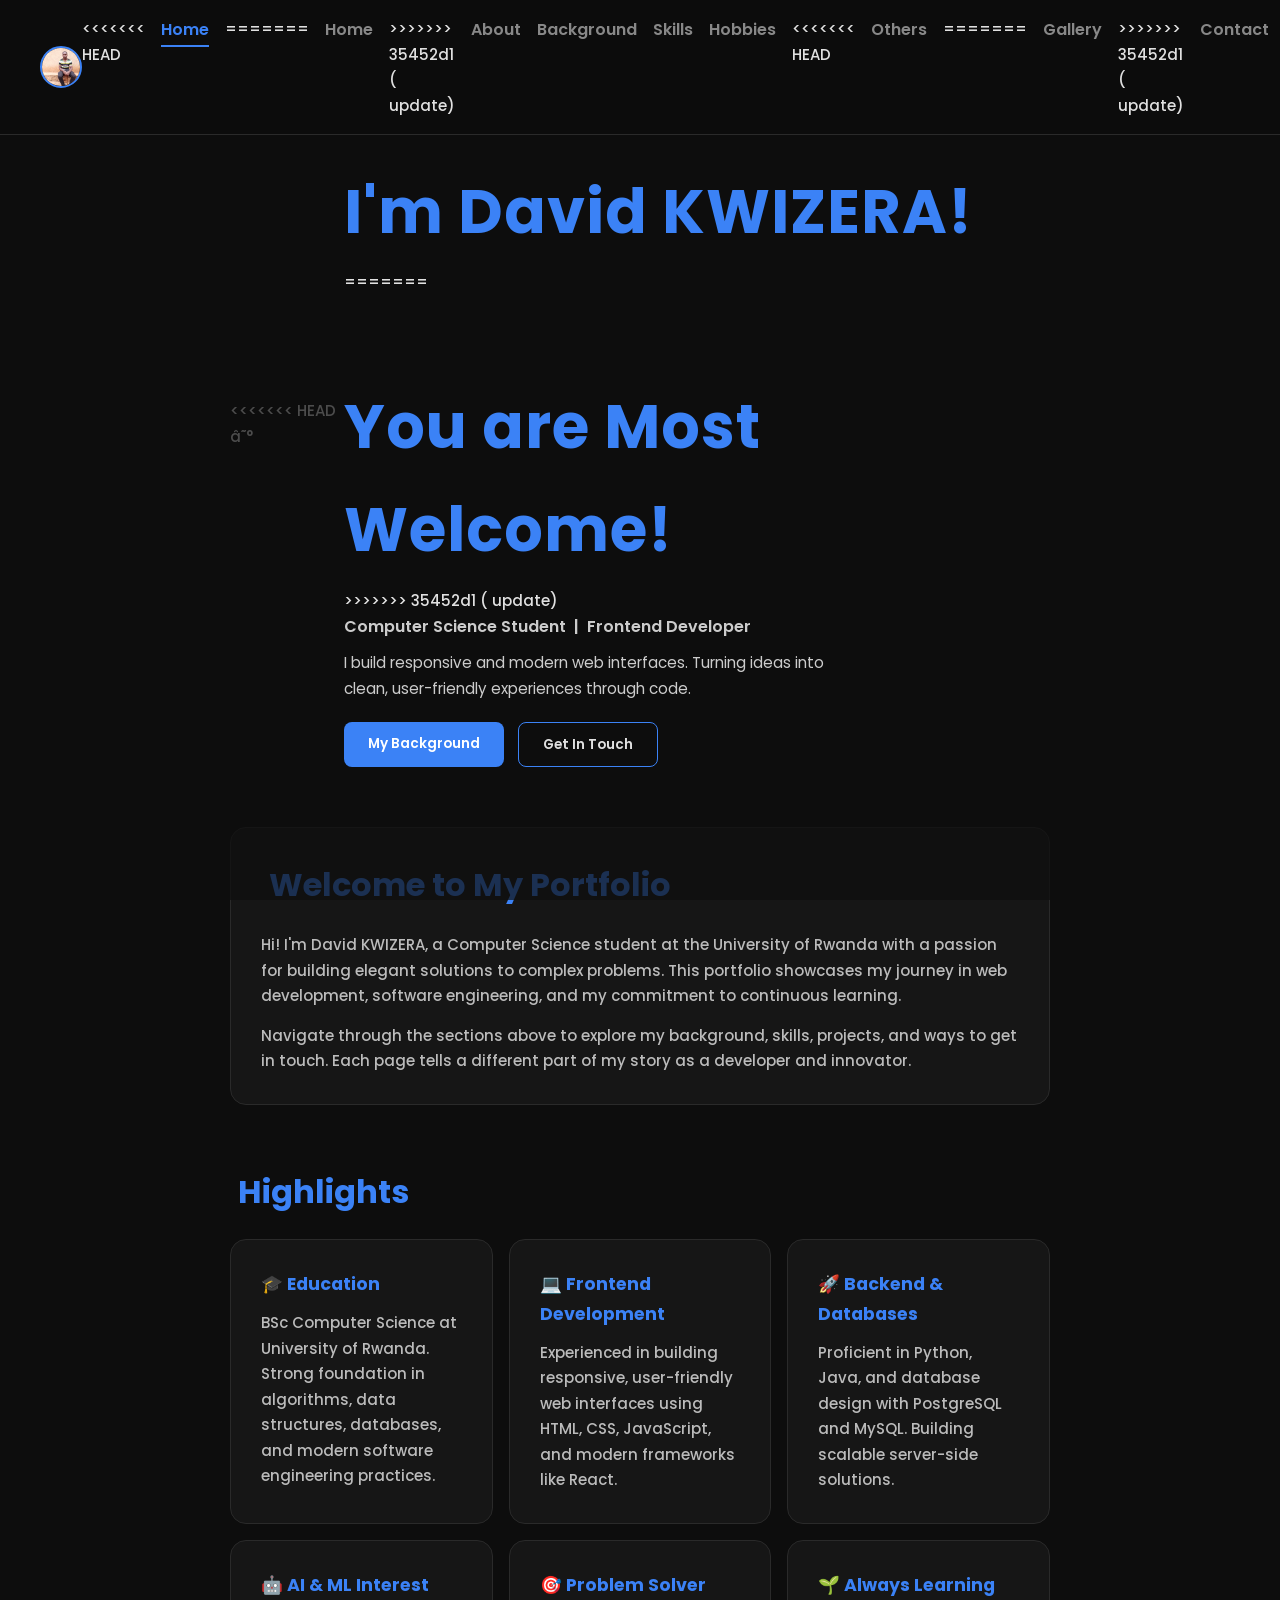
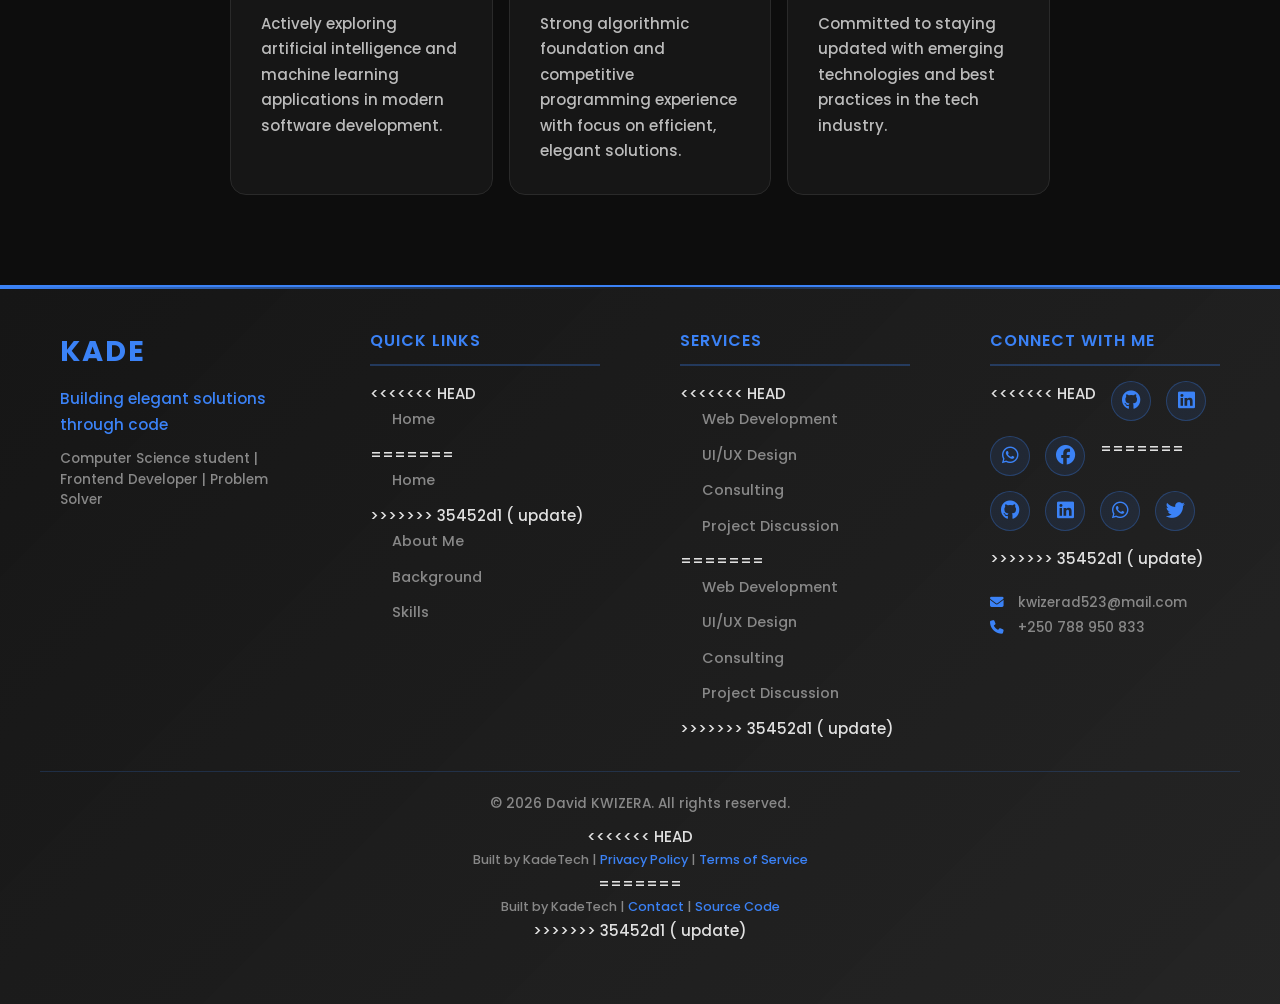
==== commit f79868f1: "w update" ====
--- a/index.html
+++ b/index.html
@@ -14,12 +14,20 @@
     <nav>
         <div class="nav-logo"><img src="media/profile.jpg" alt="Kade" class="nav-avatar"></div>
         <ul class="nav-links">
+<<<<<<< HEAD
             <li><a href="index.html">Home</a></li>
+=======
+            <li><a href="#home">Home</a></li>
+>>>>>>> 35452d1 ( update)
             <li><a href="src/about.html">About</a></li>
             <li><a href="src/background.html">Background</a></li>
             <li><a href="src/skills.html">Skills</a></li>
             <li><a href="src/hobbies.html">Hobbies</a></li>
+<<<<<<< HEAD
             <li><a href="src/others.html">Others</a></li>
+=======
+            <li><a href="src/others.html">Gallery</a></li>
+>>>>>>> 35452d1 ( update)
             <li><a href="src/contact.html">Contact</a></li>
         </ul>
         <div class="hamburger" id="hamburger">☰</div>
@@ -30,11 +38,19 @@
         <video class="home-video" autoplay muted loop playsinline>
             <source src="media/kiaglicity.mp4" type="video/mp4">
         </video>
+<<<<<<< HEAD
         â˜°
         <div class="home-overlay"></div>
         <div class="home-wrapper">
             <div class="home-content">
                 <h1 class="glitch" data-text="I'm Kade">I'm David KWIZERA!</h1>
+=======
+        
+        <div class="home-overlay"></div>
+        <div class="home-wrapper">
+            <div class="home-content">
+                <h1 class="glitch" data-text="I'm Kade">You are Most Welcome!</h1>
+>>>>>>> 35452d1 ( update)
                 <p class="subtitle">Computer Science Student &nbsp;|&nbsp; Frontend Developer</p>
                 <p class="intro">I build responsive and modern web interfaces. Turning ideas into clean, user-friendly experiences through code.</p>
                 <div class="btn-group">
@@ -99,7 +115,11 @@
             <div class="footer-section">
                 <h4 class="footer-section-title">Quick Links</h4>
                 <ul class="footer-links">
+<<<<<<< HEAD
                     <li><a href="src/index.html">Home</a></li>
+=======
+                    <li><a href="index.html">Home</a></li>
+>>>>>>> 35452d1 ( update)
                     <li><a href="src/about.html">About Me</a></li>
                     <li><a href="src/background.html">Background</a></li>
                     <li><a href="src/skills.html">Skills</a></li>
@@ -110,10 +130,17 @@
             <div class="footer-section">
                 <h4 class="footer-section-title">Services</h4>
                 <ul class="footer-links">
+<<<<<<< HEAD
                     <li><a href="/src/skills.html">Web Development</a></li>
                     <li><a href="/src/skills.html">UI/UX Design</a></li>
                     <li><a href="/src/background.html">Consulting</a></li>
                     <li><a href="/src/contact.html">Project Discussion</a></li>
+=======
+                    <li><a href="src/skills.html">Web Development</a></li>
+                    <li><a href="src/skills.html">UI/UX Design</a></li>
+                    <li><a href="src/background.html">Consulting</a></li>
+                    <li><a href="src/contact.html">Project Discussion</a></li>
+>>>>>>> 35452d1 ( update)
                 </ul>
             </div>
 
@@ -121,10 +148,17 @@
             <div class="footer-section">
                 <h4 class="footer-section-title">Connect With Me</h4>
                 <div class="footer-social">
+<<<<<<< HEAD
                     <a href="https://github.com/dashboard" target="_blank" title="GitHub"><i class="fab fa-github"></i></a>
                     <a href="https://www.linkedin.com/feed/" target="_blank" title="LinkedIn"><i class="fab fa-linkedin"></i></a>
                     <a href="https://wa.me/+250788950833" target="_blank" title="WhatsApp"><i class="fab fa-whatsapp"></i></a>
                     <a href="https://facebook.com/" target="_blank" title="Facebook"><i class="fab fa-facebook"></i></a>
+=======
+                    <a href="https://github.com/KADE821" target="_blank" title="GitHub"><i class="fab fa-github"></i></a>
+                    <a href="https://linkedin.com/in/david-kwizera" target="_blank" title="LinkedIn"><i class="fab fa-linkedin"></i></a>
+                    <a href="https://wa.me/+250788950833" target="_blank" title="WhatsApp"><i class="fab fa-whatsapp"></i></a>
+                    <a href="https://twitter.com/kadekwizera" target="_blank" title="Twitter"><i class="fab fa-twitter"></i></a>
+>>>>>>> 35452d1 ( update)
                 </div>
                 <p class="footer-contact">
                     <i class="fas fa-envelope"></i> kwizerad523@mail.com<br>
@@ -136,7 +170,11 @@
         <!-- Footer Bottom -->
         <div class="footer-bottom">
             <p class="footer-copy">&copy; 2026 David KWIZERA. All rights reserved.</p>
+<<<<<<< HEAD
             <p class="footer-built">Built by KadeTech | <a href="#" target="_blank">Privacy Policy</a> | <a href="#" target="_blank">Terms of Service</a></p>
+=======
+            <p class="footer-built">Built by KadeTech | <a href="mailto:kwizerad523@mail.com">Contact</a> | <a href="https://github.com/kadekwizera" target="_blank">Source Code</a></p>
+>>>>>>> 35452d1 ( update)
         </div>
     </footer>
 
